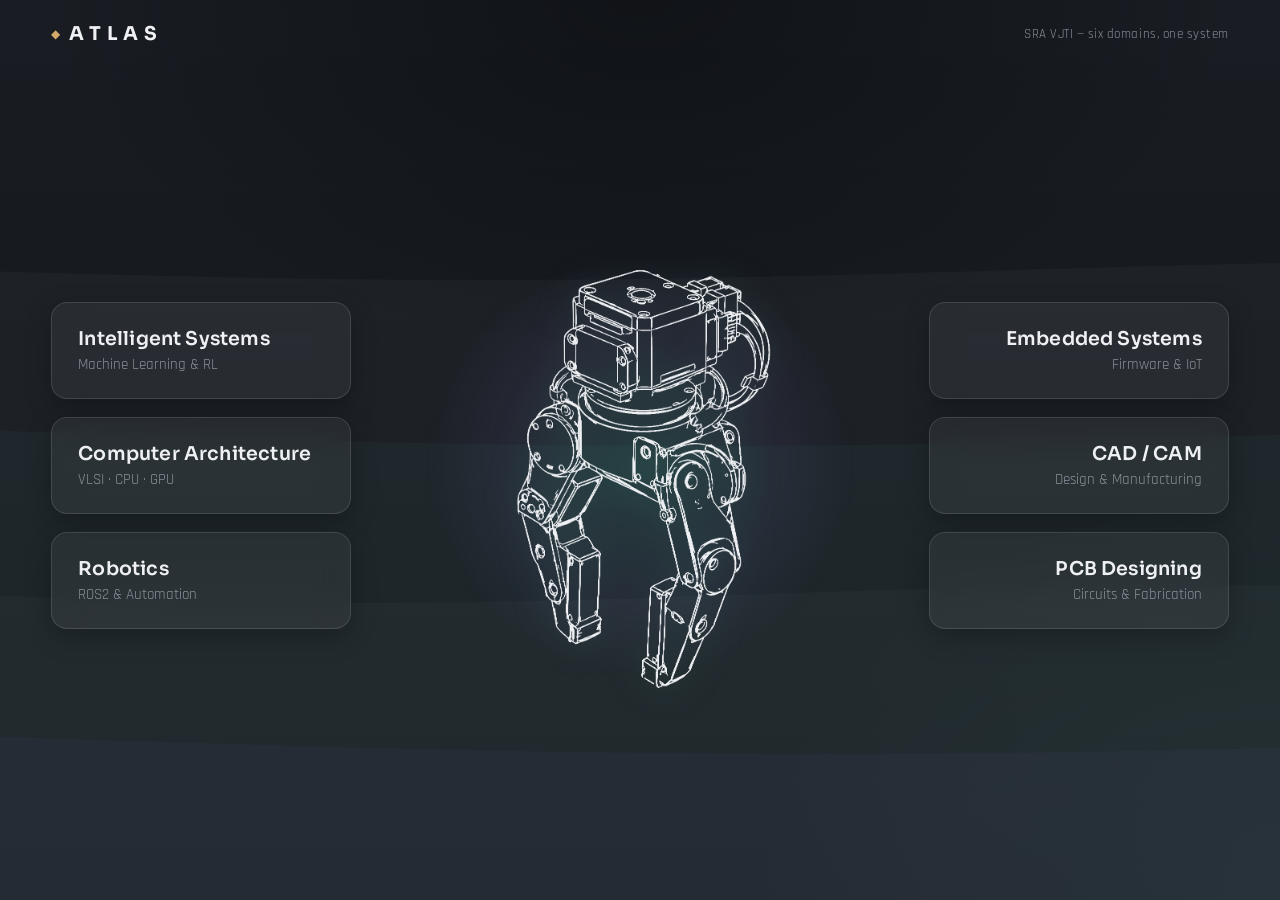
==== index.html @ ff54ce2c "new homepage layout" ====
<!DOCTYPE html>
<html lang="en">
<head>
<meta charset="UTF-8">
<meta name="viewport" content="width=device-width, initial-scale=1, viewport-fit=cover">
<title>Atlas &mdash; SRA VJTI</title>
<link rel="preconnect" href="https://fonts.googleapis.com">
<link rel="preconnect" href="https://fonts.gstatic.com" crossorigin>
<link href="https://fonts.googleapis.com/css2?family=Sora:wght@500;600;700&family=Rajdhani:wght@400;500;600;700&display=swap" rel="stylesheet">
<link rel="stylesheet" href="css/style.css">
</head>
<body>

<canvas id="waveBg" aria-hidden="true"></canvas>
<div class="grain-veil" aria-hidden="true"></div>

<header class="topbar">
  <div class="brand">
    <span class="brand-mark">&#9670;</span>
    <span class="brand-name">ATLAS</span>
  </div>
  <div class="brand-sub">SRA&nbsp;VJTI &mdash; six domains, one system</div>
</header>

<main id="heroStage">
  <nav class="rail rail-left" id="railLeft" aria-label="Domains, left"></nav>

  <div class="hero-center">
    <div id="heroGlow" aria-hidden="true"></div>
    <img class="hero-img" src="assets/images/arm.png" alt="Wireframe illustration of a robotic gripper mechanism">
  </div>

  <nav class="rail rail-right" id="railRight" aria-label="Domains, right"></nav>
</main>


<script src="js/wave.js"></script>
<script src="js/main.js"></script>
</body>
</html>
---- css/style.css ----
:root{
  --bg:#171a1f;
  --bg2:#1e222a;
  --glass:rgba(255,255,255,.05);
  --glass-hover:rgba(255,255,255,.09);
  --glass-border:rgba(255,255,255,.12);
  --ink:#eef0f3;
  --ink-dim:#8a919c;
  --line:rgba(255,255,255,.08)  ;
  --line-strong:rgba(255,255,255,.16);
  --brass:#d3a86a;
  --steel:#6fa3b8;
  --teal:#4fb8ab;
  --violet:#8f7fd6;
}
*{box-sizing:border-box;}
html,body{
  height:100%;
  margin:0;
  background:var(--bg);
  color:var(--ink);
  font-family:'Rajdhani', sans-serif;
  overflow-x:hidden;
  -webkit-tap-highlight-color:transparent;
}
body{
  min-height:100%;
  display:flex;
  flex-direction:column;
  position:relative;
}

#waveBg{
  position:fixed;
  inset:0;
  z-index:0;
  width:100%;
  height:100%;
  display:block;
}
.grain-veil{
  position:fixed;
  inset:0;
  z-index:1;
  pointer-events:none;
  background:
    radial-gradient(ellipse 1000px 600px at 50% 0%, rgba(0,0,0,.35), transparent 60%),
    radial-gradient(ellipse 900px 700px at 100% 100%, rgba(79,184,171,.05), transparent 60%);
}

.topbar, #heroStage{ position:relative; z-index:2; }

.topbar{
  display:flex;
  align-items:baseline;
  justify-content:space-between;
  gap:12px;
  flex-wrap:wrap;
  padding:calc(22px + env(safe-area-inset-top,0px)) clamp(20px,4vw,52px) 0;
}
.brand{ display:flex; align-items:center; gap:9px; }
.brand-mark{ color:var(--brass); font-size:12px; }
.brand-name{
  font-family:'Sora', sans-serif;
  font-weight:700;
  font-size:19px;
  letter-spacing:.3em;
  color:var(--ink);
}
.brand-sub{
  font-size:13px;
  letter-spacing:.04em;
  color:var(--ink-dim);
}

#heroStage{
  flex:1;
  display:grid;
  grid-template-columns:minmax(230px,300px) minmax(320px,1fr) minmax(230px,300px);
  align-items:center;
  gap:clamp(14px,3vw,40px);
  max-width:1440px;
  width:100%;
  margin:0 auto;
  padding:clamp(20px,4vw,48px) clamp(20px,4vw,52px) clamp(40px,6vw,64px);
}

.rail{
  display:flex;
  flex-direction:column;
  gap:18px;
}
.rail-right{ align-items:stretch; }
.rail-right .domain-card{ text-align:right; }
.rail-right .domain-card::before{ left:auto; right:0; }

.domain-card{
  position:relative;
  display:flex;
  flex-direction:column;
  gap:5px;
  padding:24px 26px;
  min-height:92px;
  justify-content:center;
  background:var(--glass);
  border:1px solid var(--glass-border);
  border-radius:16px;
  box-shadow:0 8px 26px rgba(0,0,0,.25);
  backdrop-filter:blur(14px);
  -webkit-backdrop-filter:blur(14px);
  cursor:pointer;
  text-align:left;
  font-family:inherit;
  color:var(--ink);
  text-decoration:none;
  overflow:hidden;
  transition:background .25s ease, border-color .25s ease, transform .25s ease, box-shadow .25s ease;
}
.domain-card::before{
  content:'';
  position:absolute;
  top:0; left:0; bottom:0;
  width:4px;
  background:var(--brass);
  opacity:0;
  transition:opacity .25s ease;
}
.domain-card:hover, .domain-card:focus-visible{
  background:var(--glass-hover);
  transform:translateY(-2px);
  box-shadow:0 14px 34px rgba(0,0,0,.35);
  outline:none;
}
.domain-card:hover::before, .domain-card:focus-visible::before{ opacity:1; }
.domain-card .d-name{
  font-family:'Sora', sans-serif;
  font-weight:600;
  font-size:19px;
  letter-spacing:.01em;
}
.domain-card .d-tag{
  font-size:14.5px;
  color:var(--ink-dim);
}

.hero-center{
  position:relative;
  display:flex;
  flex-direction:column;
  align-items:center;
  justify-content:center;
  min-height:min(64vh, 560px);
}
#heroGlow{
  position:absolute;
  width:min(44vw, 420px);
  height:min(44vw, 420px);
  border-radius:50%;
  background:radial-gradient(circle, rgba(79,184,171,.16) 0%, rgba(143,127,214,.08) 46%, transparent 72%);
  pointer-events:none;
  filter:blur(6px);
}
.hero-img{
  position:relative;
  display:block;
  width:min(50vw, 460px);
  height:auto;
  filter:drop-shadow(0 0 18px rgba(79,184,171,.25));
  user-select:none;
  -webkit-user-drag:none;
}

/* domain pages */
.page{
  position:relative;
  z-index:2;
  flex:1;
  width:100%;
  max-width:980px;
  margin:0 auto;
  padding:clamp(24px,5vw,56px) clamp(20px,4vw,52px) 64px;
}
.back-link{
  display:inline-block;
  font-size:14px;
  letter-spacing:.04em;
  color:var(--ink-dim);
  text-decoration:none;
  margin-bottom:28px;
  transition:color .2s ease;
}
.back-link:hover, .back-link:focus-visible{ color:var(--brass); outline:none; }
.page-title{
  font-family:'Sora', sans-serif;
  font-weight:700;
  font-size:clamp(28px,5vw,44px);
  margin:0 0 6px;
  text-wrap:balance;
}
.page-tag{ color:var(--ink-dim); font-size:17px; margin:0 0 36px; }
.resources{
  border-top:1px solid var(--line);
  padding-top:24px;
}
.resources h2{
  font-family:'Sora', sans-serif;
  font-size:13px;
  letter-spacing:.14em;
  text-transform:uppercase;
  color:var(--brass);
  margin:0 0 16px;
}

@media (max-width:860px){
  #heroStage{
    grid-template-columns:1fr;
    justify-items:center;
  }
  .hero-center{ order:-1; }
  .rail{
    flex-direction:row;
    flex-wrap:wrap;
    width:100%;
    justify-content:center;
  }
  .rail .domain-card{ flex:1 1 260px; text-align:left; padding:20px 22px; }
  .rail .domain-card::before{ left:0; right:auto; }
}
@media (max-width:480px){
  .brand-sub{ display:none; }
}
@media (prefers-reduced-motion: reduce){
  .domain-card{ transition:none !important; }
}
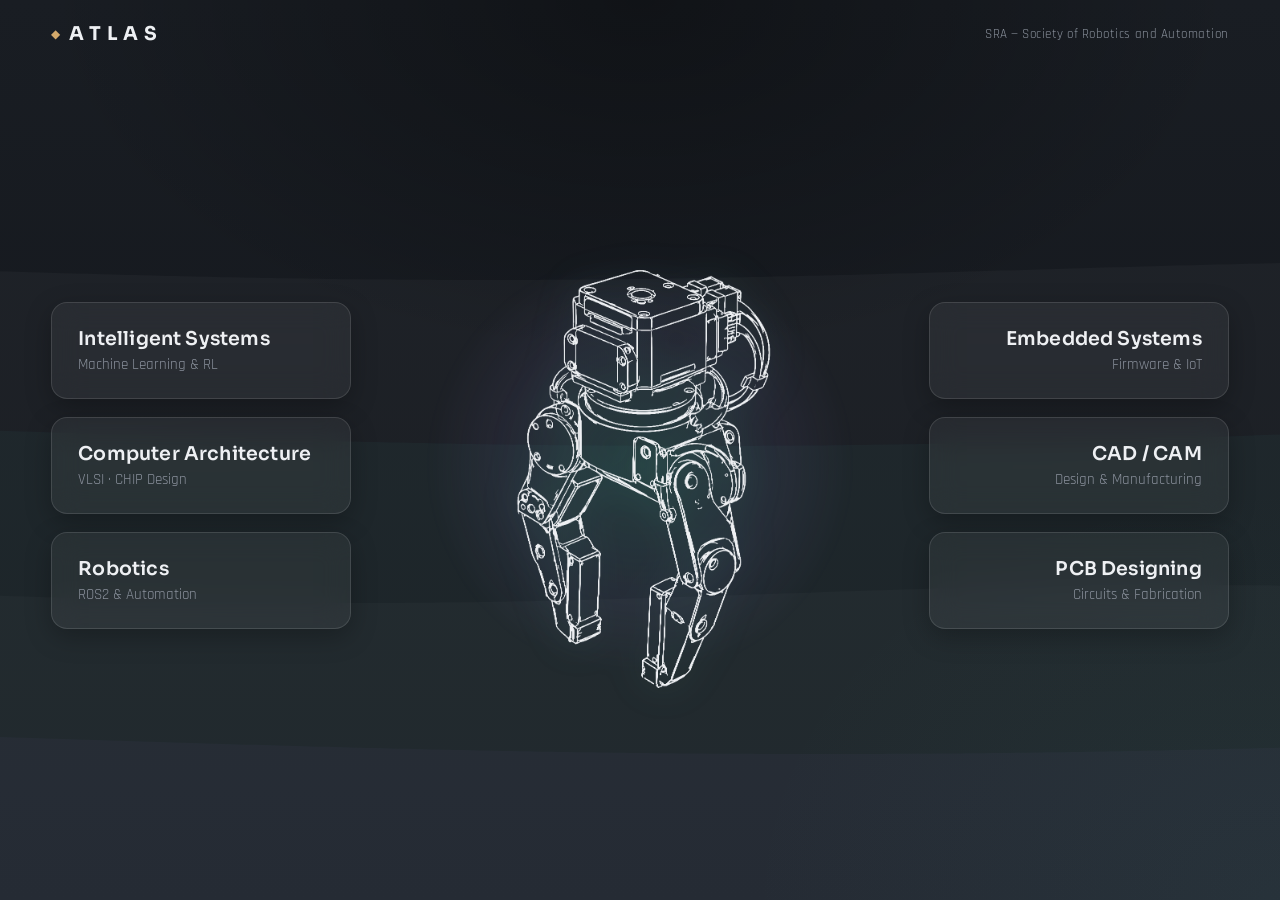
==== commit 3ddb52d3: "fixes minor" ====
--- a/index.html
+++ b/index.html
@@ -19,7 +19,7 @@
     <span class="brand-mark">&#9670;</span>
     <span class="brand-name">ATLAS</span>
   </div>
-  <div class="brand-sub">SRA&nbsp;VJTI &mdash; six domains, one system</div>
+  <div class="brand-sub">SRA &mdash; Society of Robotics and Automation</div>
 </header>
 
 <main id="heroStage">
